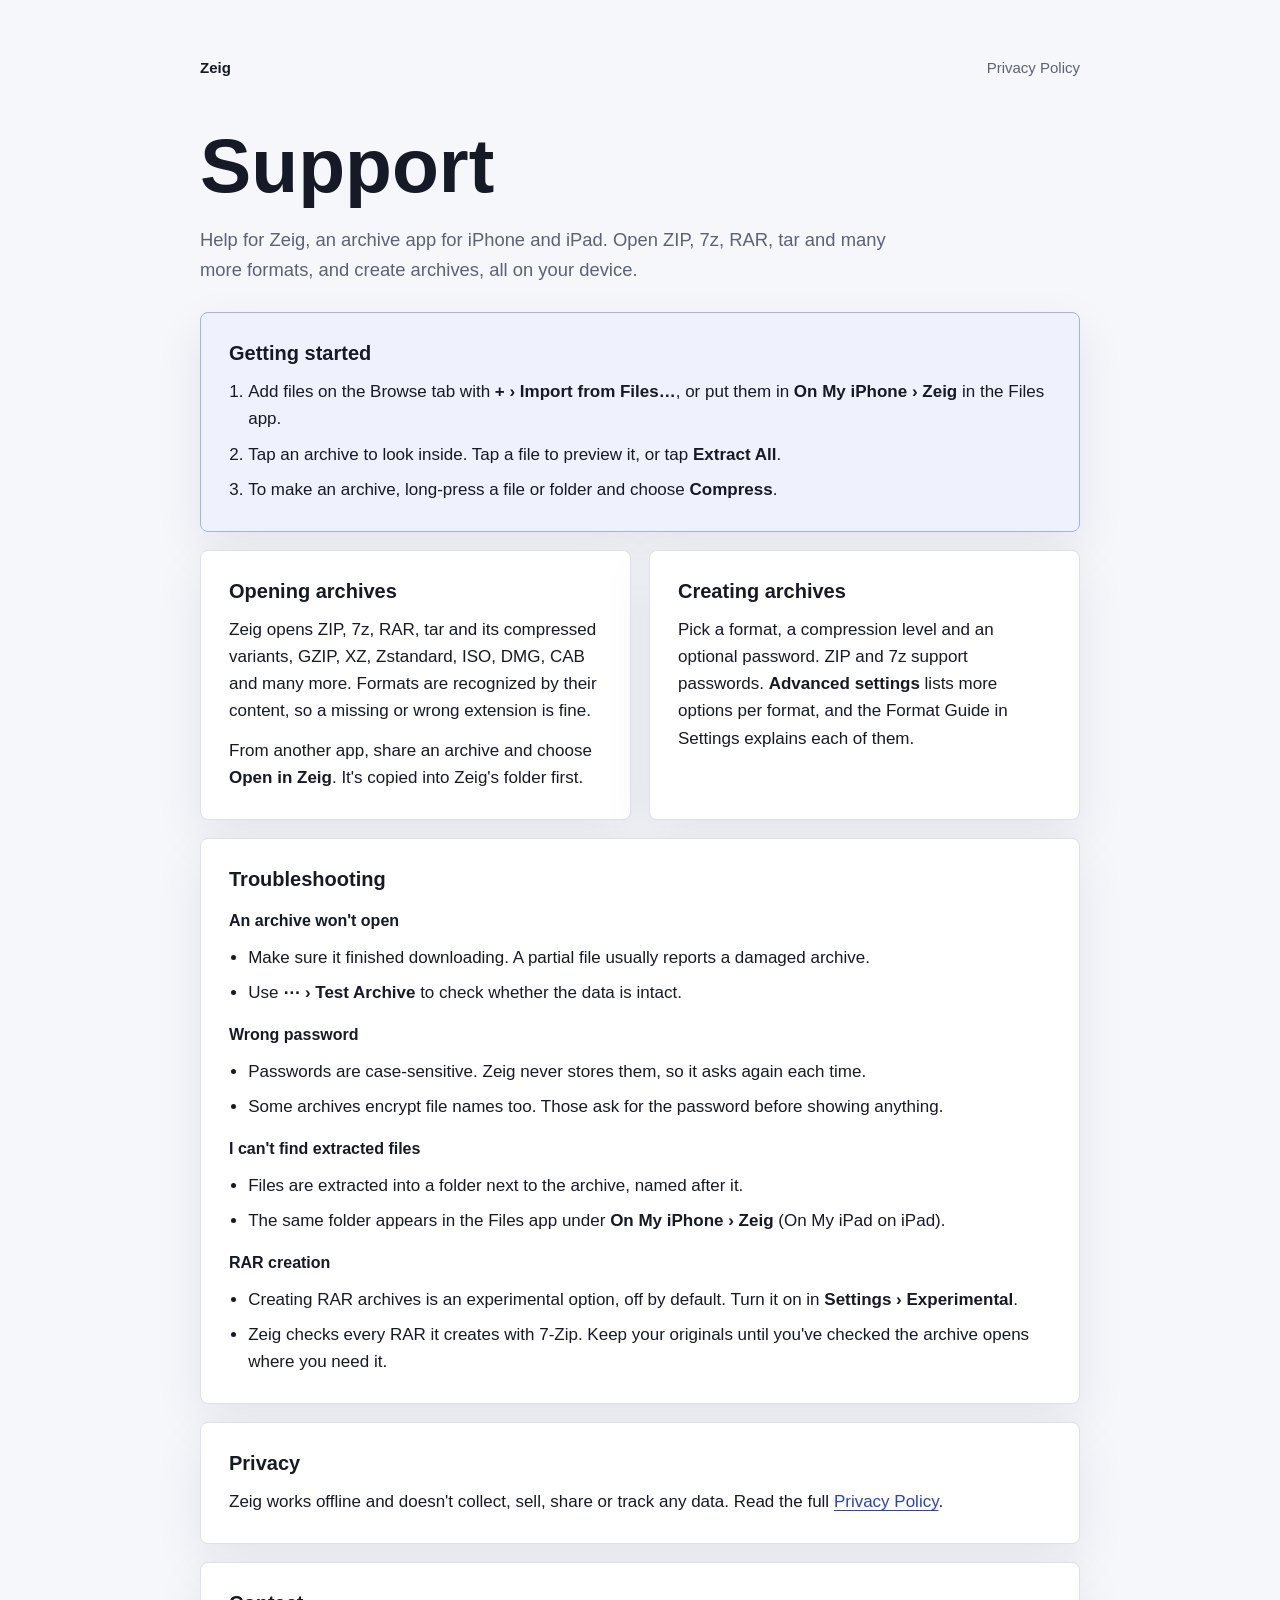
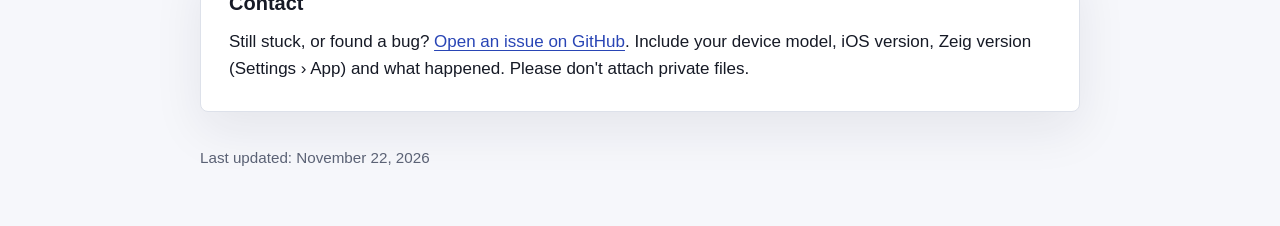
==== docs/index.html @ 2688ccce "Add support and privacy pages for GitHub Pages Co-Authored-By: Claude Opus 5.5 <noreply@anthropic.co" ====
<!doctype html>
<html lang="en">
<head>
  <meta charset="utf-8">
  <meta name="viewport" content="width=device-width, initial-scale=1">
  <title>Support | Zeig</title>
  <meta name="description" content="Support for Zeig, an archive app for iPhone and iPad.">
  <link rel="stylesheet" href="style.css">
</head>
<body>
  <div class="page">
    <header>
      <nav aria-label="Page navigation">
        <a class="brand" href="index.html">Zeig</a>
        <a href="privacy-policy.html">Privacy Policy</a>
      </nav>
      <h1>Support</h1>
      <p class="intro">Help for Zeig, an archive app for iPhone and iPad. Open ZIP, 7z, RAR, tar and many more formats, and create archives, all on your device.</p>
    </header>

    <main>
      <section class="highlight" aria-labelledby="quick-start">
        <h2 id="quick-start">Getting started</h2>
        <ol>
          <li>Add files on the Browse tab with <strong>+ › Import from Files…</strong>, or put them in <strong>On My iPhone › Zeig</strong> in the Files app.</li>
          <li>Tap an archive to look inside. Tap a file to preview it, or tap <strong>Extract All</strong>.</li>
          <li>To make an archive, long-press a file or folder and choose <strong>Compress</strong>.</li>
        </ol>
      </section>

      <div class="grid">
        <section aria-labelledby="opening">
          <h2 id="opening">Opening archives</h2>
          <p>Zeig opens ZIP, 7z, RAR, tar and its compressed variants, GZIP, XZ, Zstandard, ISO, DMG, CAB and many more. Formats are recognized by their content, so a missing or wrong extension is fine.</p>
          <p>From another app, share an archive and choose <strong>Open in Zeig</strong>. It's copied into Zeig's folder first.</p>
        </section>

        <section aria-labelledby="creating">
          <h2 id="creating">Creating archives</h2>
          <p>Pick a format, a compression level and an optional password. ZIP and 7z support passwords. <strong>Advanced settings</strong> lists more options per format, and the Format Guide in Settings explains each of them.</p>
        </section>
      </div>

      <section aria-labelledby="troubleshooting">
        <h2 id="troubleshooting">Troubleshooting</h2>

        <h3>An archive won't open</h3>
        <ul>
          <li>Make sure it finished downloading. A partial file usually reports a damaged archive.</li>
          <li>Use <strong>⋯ › Test Archive</strong> to check whether the data is intact.</li>
        </ul>

        <h3>Wrong password</h3>
        <ul>
          <li>Passwords are case-sensitive. Zeig never stores them, so it asks again each time.</li>
          <li>Some archives encrypt file names too. Those ask for the password before showing anything.</li>
        </ul>

        <h3>I can't find extracted files</h3>
        <ul>
          <li>Files are extracted into a folder next to the archive, named after it.</li>
          <li>The same folder appears in the Files app under <strong>On My iPhone › Zeig</strong> (On My iPad on iPad).</li>
        </ul>

        <h3>RAR creation</h3>
        <ul>
          <li>Creating RAR archives is an experimental option, off by default. Turn it on in <strong>Settings › Experimental</strong>.</li>
          <li>Zeig checks every RAR it creates with 7-Zip. Keep your originals until you've checked the archive opens where you need it.</li>
        </ul>
      </section>

      <section aria-labelledby="privacy">
        <h2 id="privacy">Privacy</h2>
        <p>Zeig works offline and doesn't collect, sell, share or track any data. Read the full <a href="privacy-policy.html">Privacy Policy</a>.</p>
      </section>

      <section aria-labelledby="contact">
        <h2 id="contact">Contact</h2>
        <p>Still stuck, or found a bug? <a href="https://github.com/liuzifa1/zeig/issues">Open an issue on GitHub</a>. Include your device model, iOS version, Zeig version (Settings › App) and what happened. Please don't attach private files.</p>
      </section>
    </main>

    <footer>
      <p>Last updated: November 22, 2026</p>
    </footer>
  </div>
</body>
</html>
---- docs/style.css ----
/* Shared style for the GitHub Pages site (support and privacy policy), linked from App Store Connect. */
:root {
  color-scheme: light dark;
  --bg: #f6f7fb;
  --surface: #ffffff;
  --text: #161a26;
  --muted: #5b6275;
  --line: #dde1ea;
  --accent: #3a5bd9;
  --accent-strong: #2945b5;
  --shadow: 0 18px 50px rgba(20, 28, 52, 0.08);
}

@media (prefers-color-scheme: dark) {
  :root {
    --bg: #0f1117;
    --surface: #171a23;
    --text: #edf0f7;
    --muted: #a5acbe;
    --line: #2a2f3d;
    --accent: #8aa2ff;
    --accent-strong: #aebdff;
    --shadow: none;
  }
}

* { box-sizing: border-box; }

body {
  margin: 0;
  background: var(--bg);
  color: var(--text);
  font-family: -apple-system, BlinkMacSystemFont, "Segoe UI", sans-serif;
  font-size: 17px;
  line-height: 1.6;
}

a {
  color: var(--accent-strong);
  text-decoration-thickness: 0.08em;
  text-underline-offset: 0.18em;
}

.page { width: min(100%, 920px); margin: 0 auto; padding: 32px 20px 56px; }
header { padding: 24px 0 28px; }

nav {
  display: flex;
  flex-wrap: wrap;
  gap: 14px;
  align-items: center;
  justify-content: space-between;
  margin-bottom: 48px;
  font-size: 15px;
}
nav a { color: var(--muted); text-decoration: none; }
nav a:hover { color: var(--accent-strong); }
nav .brand { color: var(--text); font-weight: 700; }

h1 { margin: 0; font-size: clamp(2.2rem, 8vw, 4.8rem); line-height: 0.98; }
.intro { max-width: 720px; margin: 22px 0 0; color: var(--muted); font-size: 1.15rem; }

main { display: grid; gap: 18px; }

section {
  padding: 28px;
  background: var(--surface);
  border: 1px solid var(--line);
  border-radius: 8px;
  box-shadow: var(--shadow);
}
.highlight {
  border-color: color-mix(in srgb, var(--accent) 35%, var(--line));
  background: color-mix(in srgb, var(--accent) 8%, var(--surface));
}

h2 { margin: 0 0 12px; font-size: 1.25rem; line-height: 1.25; }
h3 { margin: 18px 0 6px; font-size: 1rem; line-height: 1.35; }
p { margin: 0 0 12px; }
p:last-child { margin-bottom: 0; }
ol, ul { margin: 12px 0 0; padding-left: 1.2rem; }
li + li { margin-top: 8px; }

.grid { display: grid; grid-template-columns: repeat(2, minmax(0, 1fr)); gap: 18px; }

footer { margin-top: 34px; color: var(--muted); font-size: 0.95rem; }

@media (max-width: 720px) {
  .grid { grid-template-columns: 1fr; }
}
@media (max-width: 640px) {
  .page { padding: 22px 16px 42px; }
  nav { margin-bottom: 34px; }
  section { padding: 22px; }
}
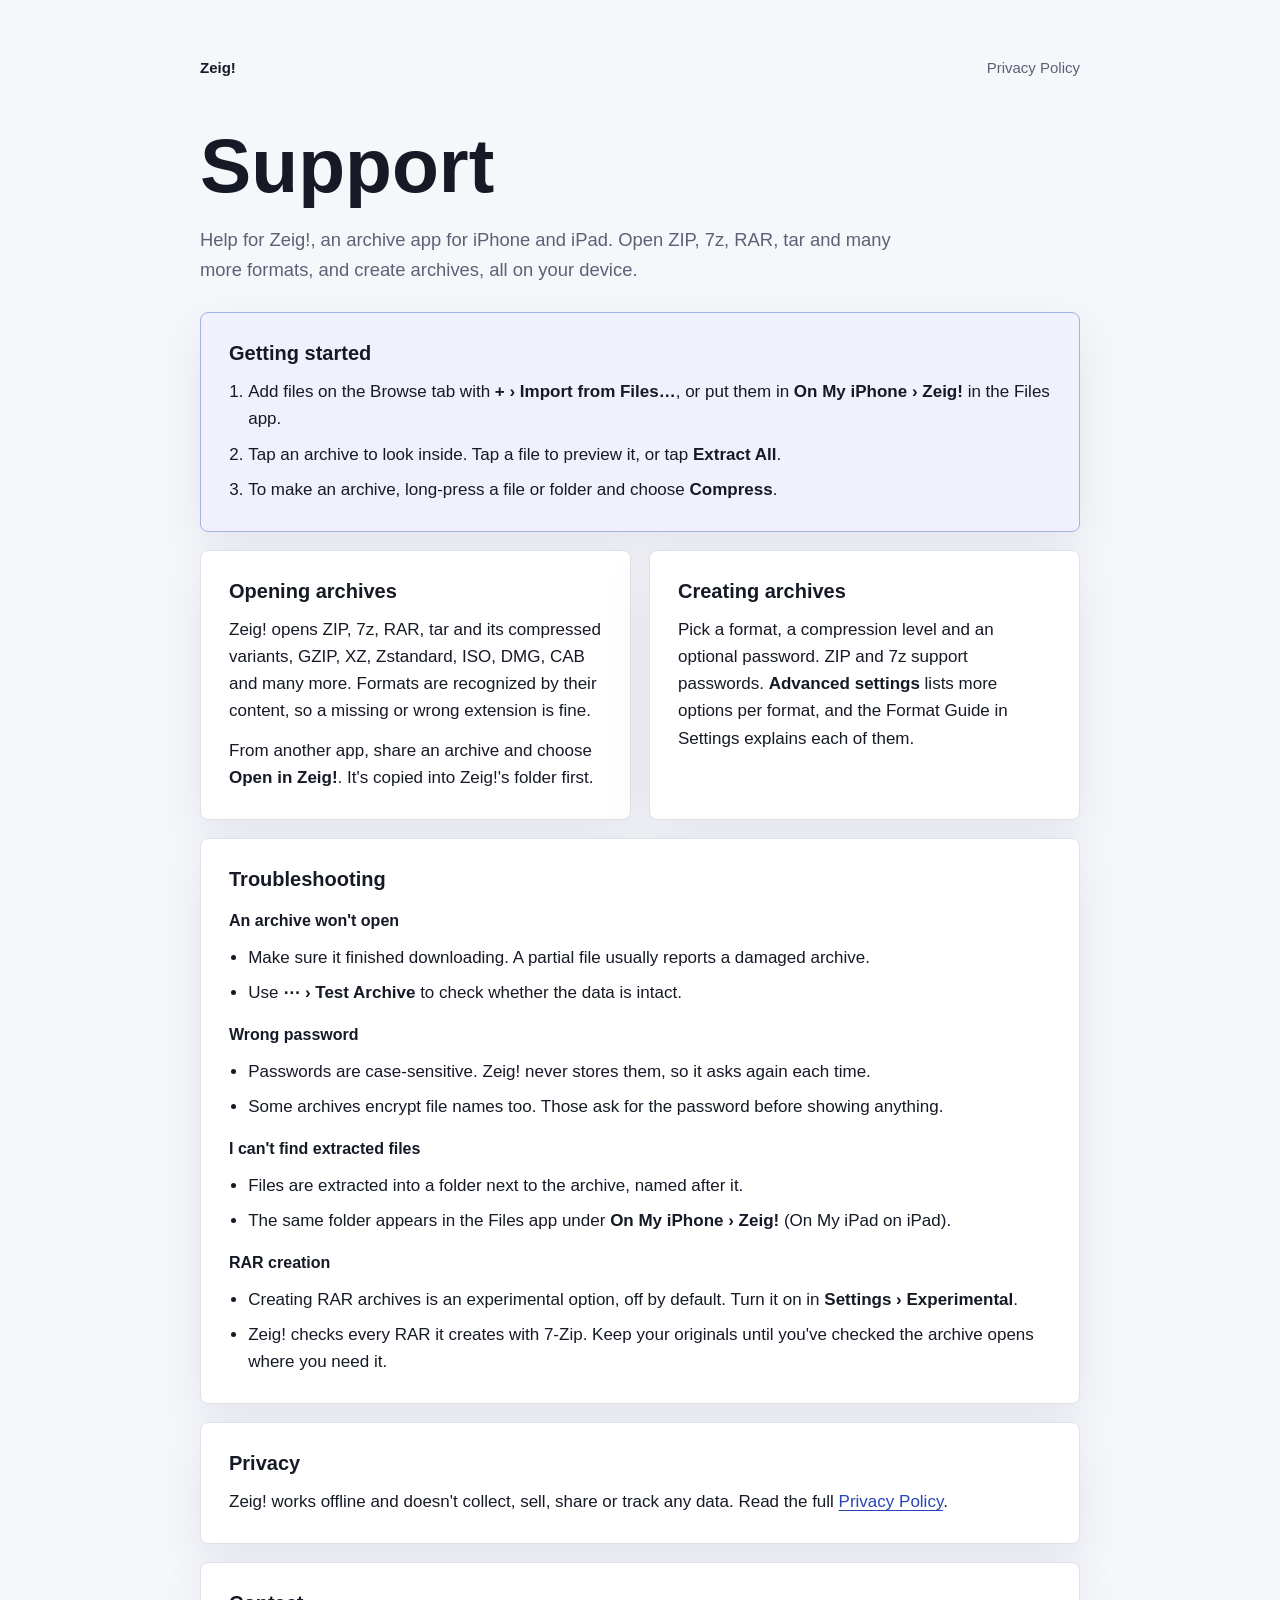
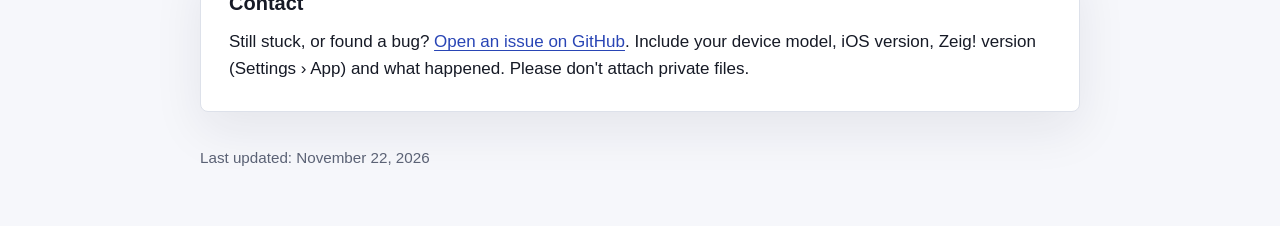
==== commit bba431af: "Rename to Zeig!, add Storage, Open Extracted and the Splash icon - The app's name is now "Zeig!" eve" ====
--- a/docs/index.html
+++ b/docs/index.html
@@ -3,26 +3,26 @@
 <head>
   <meta charset="utf-8">
   <meta name="viewport" content="width=device-width, initial-scale=1">
-  <title>Support | Zeig</title>
-  <meta name="description" content="Support for Zeig, an archive app for iPhone and iPad.">
+  <title>Support | Zeig!</title>
+  <meta name="description" content="Support for Zeig!, an archive app for iPhone and iPad.">
   <link rel="stylesheet" href="style.css">
 </head>
 <body>
   <div class="page">
     <header>
       <nav aria-label="Page navigation">
-        <a class="brand" href="index.html">Zeig</a>
+        <a class="brand" href="index.html">Zeig!</a>
         <a href="privacy-policy.html">Privacy Policy</a>
       </nav>
       <h1>Support</h1>
-      <p class="intro">Help for Zeig, an archive app for iPhone and iPad. Open ZIP, 7z, RAR, tar and many more formats, and create archives, all on your device.</p>
+      <p class="intro">Help for Zeig!, an archive app for iPhone and iPad. Open ZIP, 7z, RAR, tar and many more formats, and create archives, all on your device.</p>
     </header>
 
     <main>
       <section class="highlight" aria-labelledby="quick-start">
         <h2 id="quick-start">Getting started</h2>
         <ol>
-          <li>Add files on the Browse tab with <strong>+ › Import from Files…</strong>, or put them in <strong>On My iPhone › Zeig</strong> in the Files app.</li>
+          <li>Add files on the Browse tab with <strong>+ › Import from Files…</strong>, or put them in <strong>On My iPhone › Zeig!</strong> in the Files app.</li>
           <li>Tap an archive to look inside. Tap a file to preview it, or tap <strong>Extract All</strong>.</li>
           <li>To make an archive, long-press a file or folder and choose <strong>Compress</strong>.</li>
         </ol>
@@ -31,8 +31,8 @@
       <div class="grid">
         <section aria-labelledby="opening">
           <h2 id="opening">Opening archives</h2>
-          <p>Zeig opens ZIP, 7z, RAR, tar and its compressed variants, GZIP, XZ, Zstandard, ISO, DMG, CAB and many more. Formats are recognized by their content, so a missing or wrong extension is fine.</p>
-          <p>From another app, share an archive and choose <strong>Open in Zeig</strong>. It's copied into Zeig's folder first.</p>
+          <p>Zeig! opens ZIP, 7z, RAR, tar and its compressed variants, GZIP, XZ, Zstandard, ISO, DMG, CAB and many more. Formats are recognized by their content, so a missing or wrong extension is fine.</p>
+          <p>From another app, share an archive and choose <strong>Open in Zeig!</strong>. It's copied into Zeig!'s folder first.</p>
         </section>
 
         <section aria-labelledby="creating">
@@ -52,31 +52,31 @@
 
         <h3>Wrong password</h3>
         <ul>
-          <li>Passwords are case-sensitive. Zeig never stores them, so it asks again each time.</li>
+          <li>Passwords are case-sensitive. Zeig! never stores them, so it asks again each time.</li>
           <li>Some archives encrypt file names too. Those ask for the password before showing anything.</li>
         </ul>
 
         <h3>I can't find extracted files</h3>
         <ul>
           <li>Files are extracted into a folder next to the archive, named after it.</li>
-          <li>The same folder appears in the Files app under <strong>On My iPhone › Zeig</strong> (On My iPad on iPad).</li>
+          <li>The same folder appears in the Files app under <strong>On My iPhone › Zeig!</strong> (On My iPad on iPad).</li>
         </ul>
 
         <h3>RAR creation</h3>
         <ul>
           <li>Creating RAR archives is an experimental option, off by default. Turn it on in <strong>Settings › Experimental</strong>.</li>
-          <li>Zeig checks every RAR it creates with 7-Zip. Keep your originals until you've checked the archive opens where you need it.</li>
+          <li>Zeig! checks every RAR it creates with 7-Zip. Keep your originals until you've checked the archive opens where you need it.</li>
         </ul>
       </section>
 
       <section aria-labelledby="privacy">
         <h2 id="privacy">Privacy</h2>
-        <p>Zeig works offline and doesn't collect, sell, share or track any data. Read the full <a href="privacy-policy.html">Privacy Policy</a>.</p>
+        <p>Zeig! works offline and doesn't collect, sell, share or track any data. Read the full <a href="privacy-policy.html">Privacy Policy</a>.</p>
       </section>
 
       <section aria-labelledby="contact">
         <h2 id="contact">Contact</h2>
-        <p>Still stuck, or found a bug? <a href="https://github.com/liuzifa1/zeig/issues">Open an issue on GitHub</a>. Include your device model, iOS version, Zeig version (Settings › App) and what happened. Please don't attach private files.</p>
+        <p>Still stuck, or found a bug? <a href="https://github.com/liuzifa1/zeig/issues">Open an issue on GitHub</a>. Include your device model, iOS version, Zeig! version (Settings › App) and what happened. Please don't attach private files.</p>
       </section>
     </main>
 
